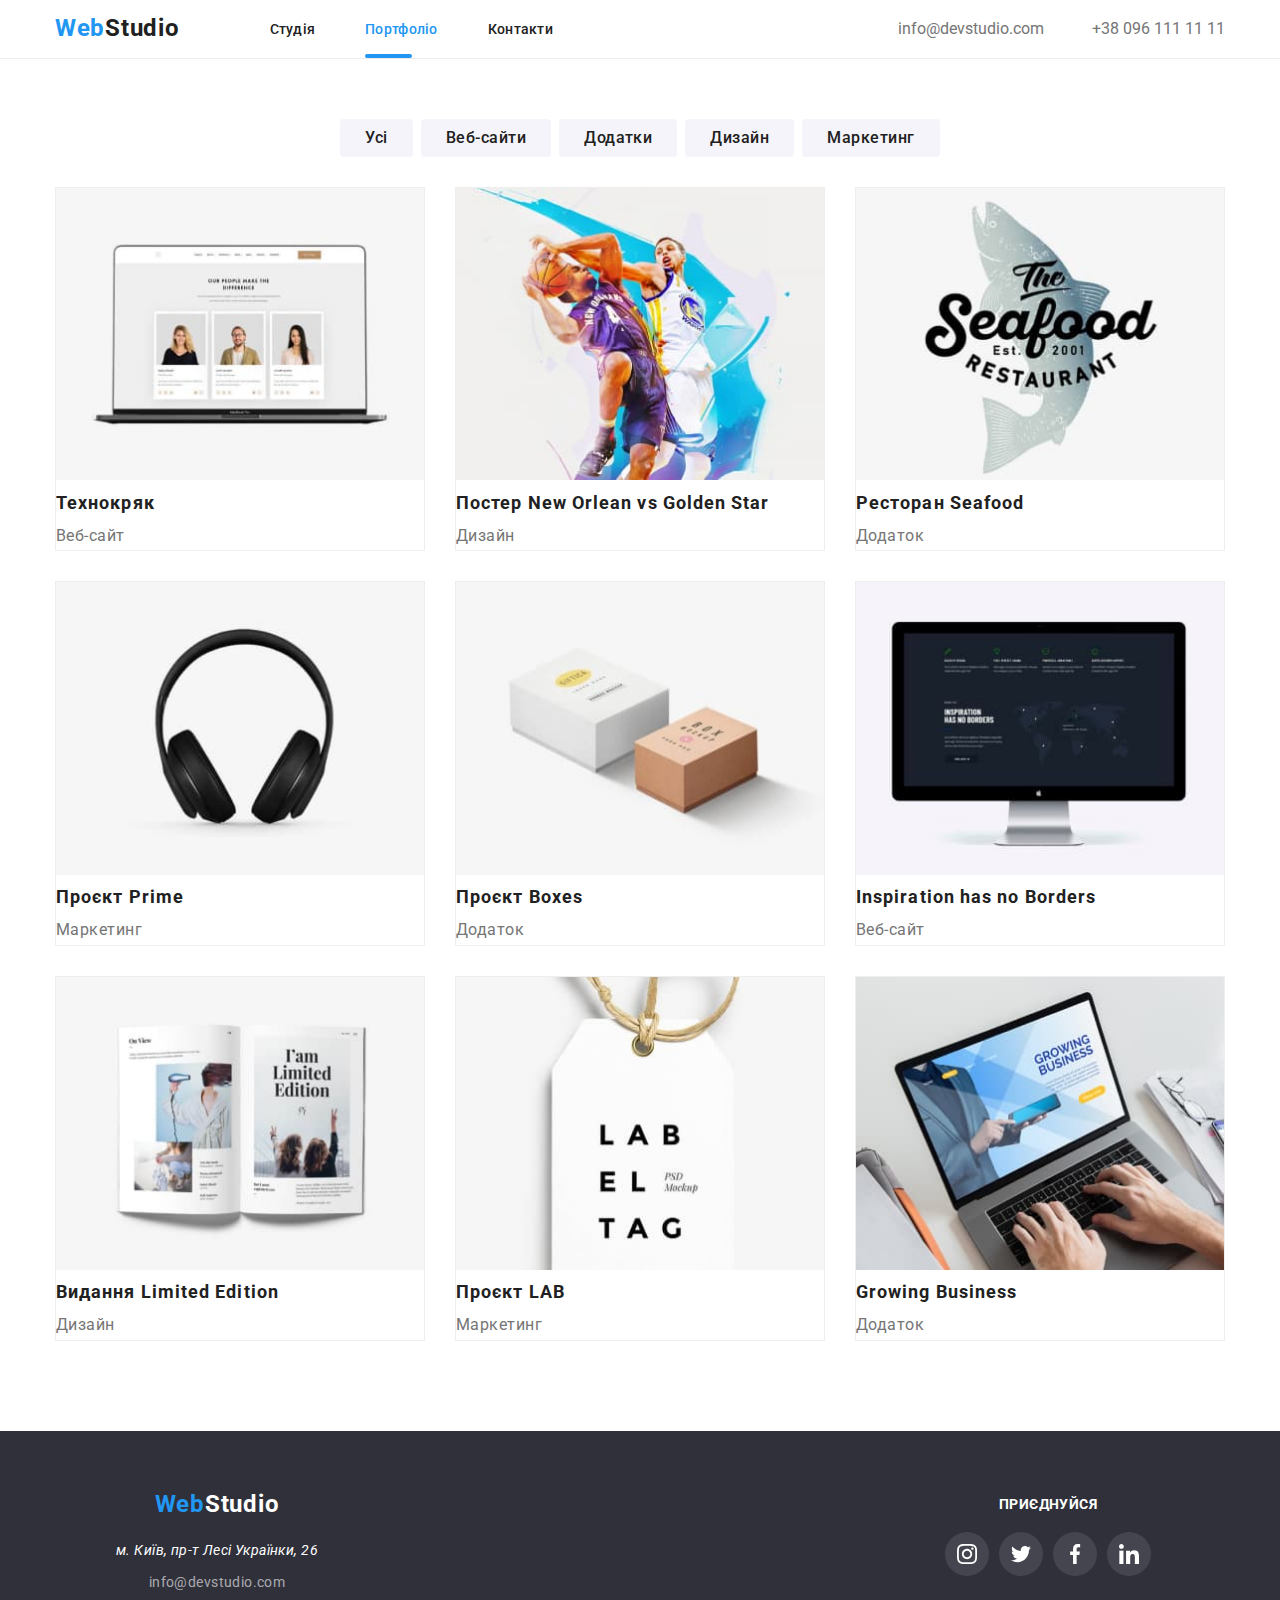
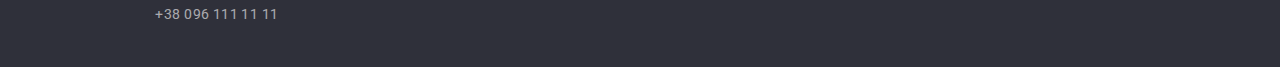
==== html/portfolio.html @ 6124fc53 "trial" ====
<!DOCTYPE html>
<html lang="en">
  <head>
    <meta charset="UTF-8" />
    <meta http-equiv="X-UA-Compatible" content="IE=edge" />
    <meta name="viewport" content="width=device-width, initial-scale=1.0" />
    <link rel="preconnect" href="https://fonts.googleapis.com" />
    <link rel="preconnect" href="https://fonts.gstatic.com" crossorigin />
    <link
      href="https://fonts.googleapis.com/css2?family=Raleway:wght@700&family=Roboto:wght@400;500;700;900&display=swap"
      rel="stylesheet"
    />
    <link
      rel="stylesheet"
      href="https://cdnjs.cloudflare.com/ajax/libs/modern-normalize/1.1.0/modern-normalize.min.css"
    />
    <link rel="stylesheet" href="/css/main.min.css" />
    <title>WebStudio</title>
  </head>
  <body>
    <!-- headaer -->
    <header class="page__header">
      <div class="container">
        <nav class="nav">
          <a href="/index.html" class="logo__header logo"
            >Web<span>Studio</span></a
          >
          <button
            class="nav__toggle js-open-menu"
            type="button"
            aria-label="переключатель мобильного меню"
          >
            <svg width="40" height="40">
              <use
                class="icon__menu"
                href="/images/icons/button-icon.svg#.button-iconopen-menu"
              ></use>
            </svg>
          </button>
          <ul class="nav__menu">
            <li class="nav__item">
              <a href="/index.html" class="nav__link">Студія</a>
            </li>
            <li class="nav__item">
              <a href="/html/portfolio.html" class="nav__link active__link"
                >Портфоліо</a
              >
            </li>
            <li class="nav__item">
              <a href="#" class="nav__link">Контакти</a>
            </li>
          </ul>
          <ul class="other__menu">
            <li class="other__item">
              <a href="#" class="header__email">
                <svg width="14" height="14" class="other__item-icon">
                  <use href="./images/icons/symbol-defs.svg#icon-letter"></use>
                </svg>
                info@devstudio.com</a
              >
            </li>
            <li class="other__item">
              <a href="#" class="header__tel">
                <svg width="14" height="14" class="other__item-icon">
                  <use
                    href="./images/icons/symbol-defs.svg#icon-smartphone"
                  ></use>
                </svg>
                +38 096 111 11 11
              </a>
            </li>
          </ul>
        </nav>
        <div class="nav__mobile-container js-menu-container">
          <button class="nav__toggle js-close-menu">
            <svg width="40" height="40">
              <use
                class="icon__cross"
                href="/images/icons/button-icon.svg#.button-iconcross-menu"
              ></use>
            </svg>
          </button>
          <div class="mobile-menu-wrapper">
            <ul class="mobile__menu">
              <li class="mobile__menu-item">
                <a
                  href="/index.html"
                  class="mobile__menu-link mobile-active-link"
                  >Студія</a
                >
              </li>
              <li class="mobile__menu-item">
                <a href="/html/portfolio.html" class="mobile__menu-link"
                  >Портфоліо</a
                >
              </li>
              <li class="mobile__menu-item">
                <a href="#" class="mobile__menu-link">Контакти</a>
              </li>
            </ul>
            <ul class="mobile__other">
              <li class="mobile__other-item">
                <a href="#" class="mobile__other-tel">+38 096 111 11 11</a>
              </li>
              <li class="mobile__other-item">
                <a href="#" class="mobile__other-email">info@devstudio.com</a>
              </li>
              <li class="mobile__other-item">
                <ul class="mobile__social">
                  <li class="mobile__social-item">
                    <a href="#" class="mobile__social-link">Instagram</a>
                  </li>
                  <li class="mobile__social-item">
                    <a href="#" class="mobile__social-link">Twitter</a>
                  </li>
                  <li class="mobile__social-item">
                    <a href="#" class="mobile__social-link">Facebook</a>
                  </li>
                  <li class="mobile__social-item">
                    <a href="#" class="mobile__social-link">LinkedIn</a>
                  </li>
                </ul>
              </li>
            </ul>
          </div>
        </div>
      </div>
    </header>
    <!-- main section  -->
    <main class="page__main">
      <section class="portfolio__section">
        <div class="container portfolio__container">
          <div class="portfolio__filter">
            <button class="portfolio__button">Усі</button
            ><button class="portfolio__button">Веб-сайти</button
            ><button class="portfolio__button">Додатки</button
            ><button class="portfolio__button">Дизайн</button
            ><button class="portfolio__button">Маркетинг</button>
          </div>
          <div class="portfolio__grid">
            <ul class="portfolio__list">
              <li class="portfolio__item">
                <a href="#" class="portfolio__link">
                  <div class="portfolio__wrapper">
                    <img
                      src="/images/techno.jpg"
                      alt="techno"
                      class="portfolio__image"
                    />
                    <div class="portfolio__overlay">
                      <p class="portfolio__text">
                        Ресурс пропонує комплексні пропозиції з різним рівнем
                        функціоналу та сервісів. Все це дозволить відвідувачу
                        отримати вичерпні відомості про компанію чи приватну
                        особу.
                      </p>
                    </div>
                  </div>
                  <h3 class="portfolio__name">Технокряк</h3>
                  <p class="portfolio__subname">Веб-сайт</p>
                </a>
              </li>
              <li class="portfolio__item">
                <a href="#" class="portfolio__link">
                  <div class="portfolio__wrapper">
                    <img
                      src="/images/poster.jpg"
                      alt="poster"
                      class="portfolio__image"
                    />
                    <div class="portfolio__overlay">
                      <p class="portfolio__text">
                        Ресурс пропонує комплексні пропозиції з різним рівнем
                        функціоналу та сервісів. Все це дозволить відвідувачу
                        отримати вичерпні відомості про компанію чи приватну
                        особу.
                      </p>
                    </div>
                  </div>
                  <h3 class="portfolio__name">
                    Постер New Orlean vs Golden Star
                  </h3>
                  <p class="portfolio__subname">Дизайн</p>
                </a>
              </li>
              <li class="portfolio__item">
                <a href="#" class="portfolio__link">
                  <div class="portfolio__wrapper">
                    <img
                      src="/images/restourant.jpg"
                      alt="restourant"
                      class="portfolio__image"
                    />
                    <div class="portfolio__overlay">
                      <p class="portfolio__text">
                        Ресурс пропонує комплексні пропозиції з різним рівнем
                        функціоналу та сервісів. Все це дозволить відвідувачу
                        отримати вичерпні відомості про компанію чи приватну
                        особу.
                      </p>
                    </div>
                  </div>
                  <h3 class="portfolio__name">Ресторан Seafood</h3>
                  <p class="portfolio__subname">Додаток</p>
                </a>
              </li>
              <li class="portfolio__item">
                <a href="#" class="portfolio__link">
                  <div class="portfolio__wrapper">
                    <img
                      src="/images/headphones.jpg"
                      alt="headphones"
                      class="portfolio__image"
                    />
                    <div class="portfolio__overlay">
                      <p class="portfolio__text">
                        Ресурс пропонує комплексні пропозиції з різним рівнем
                        функціоналу та сервісів. Все це дозволить відвідувачу
                        отримати вичерпні відомості про компанію чи приватну
                        особу.
                      </p>
                    </div>
                  </div>
                  <h3 class="portfolio__name">Проєкт Prime</h3>
                  <p class="portfolio__subname">Маркетинг</p>
                </a>
              </li>
              <li class="portfolio__item">
                <a href="#" class="portfolio__link">
                  <div class="portfolio__wrapper">
                    <img
                      src="/images/boxes.jpg"
                      alt="boxes"
                      class="portfolio__image"
                    />
                    <div class="portfolio__overlay">
                      <p class="portfolio__text">
                        Ресурс пропонує комплексні пропозиції з різним рівнем
                        функціоналу та сервісів. Все це дозволить відвідувачу
                        отримати вичерпні відомості про компанію чи приватну
                        особу.
                      </p>
                    </div>
                  </div>
                  <h3 class="portfolio__name">Проєкт Boxes</h3>
                  <p class="portfolio__subname">Додаток</p>
                </a>
              </li>
              <li class="portfolio__item">
                <a href="#" class="portfolio__link">
                  <div class="portfolio__wrapper">
                    <img
                      src="/images/monitor.jpg"
                      alt="monitor.jpg"
                      class="portfolio__image"
                    />
                    <div class="portfolio__overlay">
                      <p class="portfolio__text">
                        Ресурс пропонує комплексні пропозиції з різним рівнем
                        функціоналу та сервісів. Все це дозволить відвідувачу
                        отримати вичерпні відомості про компанію чи приватну
                        особу.
                      </p>
                    </div>
                  </div>
                  <h3 class="portfolio__name">Inspiration has no Borders</h3>
                  <p class="portfolio__subname">Веб-сайт</p>
                </a>
              </li>
              <li class="portfolio__item">
                <a href="#" class="portfolio__link">
                  <div class="portfolio__wrapper">
                    <img
                      src="/images/book.jpg"
                      alt="book"
                      class="portfolio__image"
                    />
                    <div class="portfolio__overlay">
                      <p class="portfolio__text">
                        Ресурс пропонує комплексні пропозиції з різним рівнем
                        функціоналу та сервісів. Все це дозволить відвідувачу
                        отримати вичерпні відомості про компанію чи приватну
                        особу.
                      </p>
                    </div>
                  </div>
                  <h3 class="portfolio__name">Видання Limited Edition</h3>
                  <p class="portfolio__subname">Дизайн</p>
                </a>
              </li>
              <li class="portfolio__item">
                <a href="#" class="portfolio__link">
                  <div class="portfolio__wrapper">
                    <img
                      src="/images/label.jpg"
                      alt="label.jpg"
                      class="portfolio__image"
                    />
                    <div class="portfolio__overlay">
                      <p class="portfolio__text">
                        Ресурс пропонує комплексні пропозиції з різним рівнем
                        функціоналу та сервісів. Все це дозволить відвідувачу
                        отримати вичерпні відомості про компанію чи приватну
                        особу.
                      </p>
                    </div>
                  </div>
                  <h3 class="portfolio__name">Проєкт LAB</h3>
                  <p class="portfolio__subname">Маркетинг</p>
                </a>
              </li>
              <li class="portfolio__item">
                <a href="#" class="portfolio__link">
                  <div class="portfolio__wrapper">
                    <img
                      src="/images/buisness.jpg"
                      alt="buisness"
                      class="portfolio__image"
                    />
                    <div class="portfolio__overlay">
                      <p class="portfolio__text">
                        Ресурс пропонує комплексні пропозиції з різним рівнем
                        функціоналу та сервісів. Все це дозволить відвідувачу
                        отримати вичерпні відомості про компанію чи приватну
                        особу.
                      </p>
                    </div>
                  </div>
                  <h3 class="portfolio__name">Growing Business</h3>
                  <p class="portfolio__subname">Додаток</p>
                </a>
              </li>
            </ul>
          </div>
        </div>
      </section>
    </main>

    <!-- footer section  -->
    <footer class="page__footer">
      <div class="container footer__containier">
        <div class="footer__menu">
          <a href="#" class="logo__footer logo">Web<span>Studio</span></a>
          <address class="footer__address">
            м. Київ, пр-т Лесі Українки, 26
          </address>
          <a href="#" class="footer__email">info@devstudio.com</a>
          <a href="#" class="footer__tel"> +38 096 111 11 11 </a>
        </div>
        <div class="footer__social">
          <p class="footer__title">Приєднуйся</p>
          <ul class="social">
            <li class="social__item">
              <a href="#" class="social__link">
                <svg class="social__icon" width="20" height="20">
                  <use
                    href="/images/icons/symbol-defs.svg#icon-instagram"
                  ></use>
                </svg>
              </a>
            </li>
            <li class="social__item">
              <a href="#" class="social__link">
                <svg class="social__icon" width="20" height="20">
                  <use href="/images/icons/symbol-defs.svg#icon-twitter"></use>
                </svg>
              </a>
            </li>
            <li class="social__item">
              <a href="#" class="social__link">
                <svg class="social__icon" width="20" height="20">
                  <use href="/images/icons/symbol-defs.svg#icon-facebook"></use>
                </svg>
              </a>
            </li>
            <li class="social__item">
              <a href="#" class="social__link">
                <svg class="social__icon" width="20" height="20">
                  <use href="/images/icons/symbol-defs.svg#icon-linkedin"></use>
                </svg>
              </a>
            </li>
          </ul>
        </div>
      </div>
    </footer>
    <script src="/js/mobile-menu.js"></script>
  </body>
</html>
---- css/main.min.css ----
body{font-family:"Roboto";font-style:normal}body a{text-decoration:none}body ul,body li{list-style:none;margin:0;padding:0}body h1,body h2,body h3,body h4,body h5,body p{margin:0;padding:0}.container{margin-right:auto;margin-left:auto;padding-left:15px;padding-right:15px}@media screen and (min-width: 480px){.container{width:480px}}@media screen and (min-width: 768px){.container{width:768px}}@media screen and (min-width: 1200px){.container{width:1200px}}.nav__toggle{background-color:rgba(0,0,0,0);padding:0;border:none}.logo{font-weight:700;font-size:24px;line-height:116.666667%;letter-spacing:.03em;color:#2196f3}.logo__header>span{color:#212121}.logo__footer>span{color:#fff}.logo__header{padding-top:15px;padding-bottom:15px;margin-right:90px}.page__header{border-bottom:1px solid #ececec}.nav{display:-webkit-box;display:-ms-flexbox;display:flex;-webkit-box-align:center;-ms-flex-align:center;align-items:center}.nav__item{position:relative}.nav__item:not(:last-child){margin-right:50px}.nav__menu{display:none}@media screen and (min-width: 768px){.nav__menu{display:-webkit-box;display:-ms-flexbox;display:flex}}.nav__link{font-weight:500;font-size:14px;line-height:16px;letter-spacing:.02em;color:#212121}.nav__link:hover{color:#2196f3}.active__link{color:#2196f3}.active__link::after{position:absolute;bottom:-20px;display:block;content:"";border-radius:5px;width:47px;height:4px;background-color:#2196f3}.other__menu{margin-left:auto}@media screen and (max-width: 767px){.other__menu{display:none}}@media screen and (min-width: 1200px){.other__menu{display:-webkit-box;display:-ms-flexbox;display:flex}}.other__item{text-align:center}@media screen and (max-width: 1199px){.other__item:not(:last-child){margin-bottom:10px}}@media screen and (min-width: 1200px){.other__item:not(:last-child){margin-right:30px}}.header__email,.header__tel{color:#757575}.header__email:hover,.header__tel:hover{color:#2196f3}.other__item-icon{fill:currentColor}.nav__toggle{display:-webkit-inline-box;display:-ms-inline-flexbox;display:inline-flex}.nav>.nav__toggle{margin-left:auto}@media screen and (min-width: 768px){.nav__toggle{display:none}}.nav__mobile-container{position:fixed;top:0;left:0;bottom:0;width:100%;height:100%;overflow-y:scroll;z-index:999;background-color:#fff;-webkit-transform:translateX(100%);transform:translateX(100%)}.nav__mobile-container.is-open{-webkit-transform:translateX(0);transform:translateX(0)}.mobile__menu{margin-bottom:300px}@media screen and (max-width: 450px){.mobile__menu{margin-bottom:130px}}.mobile__menu-item:not(:last-child){margin-bottom:35px}.mobile-menu-wrapper{padding-left:10px}@media screen and (min-width: 480px){.mobile-menu-wrapper{padding-left:25px;padding-top:50px}}.js-close-menu{position:absolute;top:0;right:0;margin-top:10px;margin-right:15px}.js-close-menu:hover,.js-close-menu:active,.js-close-menu:focus{color:#2196f3;fill:currentColor;cursor:pointer}.mobile__menu-link{font-weight:500;font-size:40px;line-height:117.5%;letter-spacing:.02em;color:#212121}.mobile-active-link{color:#2196f3}.mobile__other-tel{display:inline-block;margin-bottom:32px;font-weight:500;font-size:34px;line-height:117.647059%;letter-spacing:.02em;color:#2196f3}.mobile__other-email{font-weight:500;font-size:24px;line-height:116.666667%;letter-spacing:.02em;color:#757575}.mobile__social{margin-top:65px;display:-webkit-box;display:-ms-flexbox;display:flex;-webkit-box-align:center;-ms-flex-align:center;align-items:center}.mobile__social-item:not(:last-child){margin-right:10px}.mobile__social-item:not(:last-child) .mobile__social-link::after{content:"";display:inline-block;margin-left:10px;height:22px;width:1px;border-right:1px solid rgba(33,33,33,.2)}.mobile__social-link{display:-webkit-box;display:-ms-flexbox;display:flex;font-weight:500;font-size:18px;line-height:122.222222%;letter-spacing:.02em;color:#2196f3}.page__hero{display:block;background:url(/images/section-overlaw.jpg);background-size:cover;background-repeat:no-repeat;background-position:center}.hero__container{background-color:rgba(47,48,58,.4);text-align:center;max-width:100%}@media screen and (max-width: 1200px){.hero__container{height:400px}}.hero__title{display:-webkit-inline-box;display:-ms-inline-flexbox;display:inline-flex;margin-top:118px;margin-bottom:30px;font-weight:900;font-size:26px;line-height:161.538462%;text-align:center;letter-spacing:.06em;text-transform:uppercase;color:#fff}@media screen and (min-width: 768px){.hero__title{margin-left:189px;margin-right:189px}}.hero__button{margin-bottom:118px;padding:10px 24px;border:none;border-radius:4px;font-weight:700;font-size:16px;line-height:187.5%;letter-spacing:.06em;color:#fff;background-color:#2196f3;-webkit-box-shadow:0px 4px 4px rgba(0,0,0,.15);box-shadow:0px 4px 4px rgba(0,0,0,.15)}@media screen and (max-width: 767px){.page__feature{margin-top:60px;margin-bottom:60px}}@media screen and (min-width: 768px){.feature__list{display:-webkit-box;display:-ms-flexbox;display:flex;-ms-flex-wrap:wrap;flex-wrap:wrap;margin-top:60px;margin-bottom:60px}}@media screen and (min-width: 768px){.feature__item{width:354px;height:224px}.feature__item:not(:nth-child(even)){margin-right:30px}}@media screen and (min-width: 1200px){.feature__item{width:270px;height:248px}.feature__item:not(:last-child){margin-right:30px}}.feature__icon-box{display:-webkit-box;display:-ms-flexbox;display:flex;-webkit-box-pack:center;-ms-flex-pack:center;justify-content:center;background-color:#f5f4fa;border-radius:4px;padding-top:25px;padding-bottom:25px;margin-bottom:30px}.feature__title{font-weight:700;font-size:14px;line-height:114.285714%;text-align:center;letter-spacing:.03em;text-transform:uppercase;color:#212121}.feature__description{font-weight:400;font-size:14px;line-height:171.428571%;letter-spacing:.03em;text-align:start;color:#757575}.page__team{background-color:#f5f4fa}.team__title{margin:0;padding-top:60px;font-weight:700;font-size:28px;line-height:117.857143%;text-align:center;letter-spacing:.03em;color:#212121}@media screen and (max-width: 767px){.team__list{margin-top:30px;padding-bottom:60px}}@media screen and (min-width: 768px){.team__list{margin-top:30px;display:-webkit-box;display:-ms-flexbox;display:flex;-ms-flex-wrap:wrap;flex-wrap:wrap}}@media screen and (max-width: 767px){.team__card:not(:last-child){margin-bottom:30px}}@media screen and (min-width: 768px){.team__card{height:536px;width:354px}.team__card:not(:nth-child(even)){margin-right:30px}}@media screen and (min-width: 1200px){.team__card{height:428px;width:270px}.team__card:not(:last-child){margin-right:30px}}.team__wrapper{display:inline-block;background-color:#fff;-webkit-box-shadow:0px 1px 3px rgba(0,0,0,.12),0px 1px 1px rgba(0,0,0,.14),0px 2px 1px rgba(0,0,0,.2);box-shadow:0px 1px 3px rgba(0,0,0,.12),0px 1px 1px rgba(0,0,0,.14),0px 2px 1px rgba(0,0,0,.2);border-radius:0px 0px 4px 4px}.team__link{display:inline-block}.team__photo{max-width:100%}.team__name{margin-top:30px;font-weight:500;font-size:16px;line-height:118.75%;text-align:center;letter-spacing:.03em;color:#212121}.team__position{margin-top:10px;font-weight:400;font-size:16px;line-height:118.75%;text-align:center;letter-spacing:.03em;color:#757575}.social{display:-webkit-box;display:-ms-flexbox;display:flex;-webkit-box-align:center;-ms-flex-align:center;align-items:center;-webkit-box-pack:center;-ms-flex-pack:center;justify-content:center;max-width:100%}.page__team .team__social-box{padding-top:16px;padding-bottom:24px}.social__item:not(:last-child){margin-right:10px}.social__link{display:-webkit-inline-box;display:-ms-inline-flexbox;display:inline-flex;-webkit-box-align:center;-ms-flex-align:center;align-items:center;-webkit-box-pack:center;-ms-flex-pack:center;justify-content:center;width:44px;height:44px;border-radius:50%;color:#757575}.social__link:hover{color:#fff;background-color:#2196f3}.social__icon{fill:currentColor}.customers__title{padding-top:60px;text-align:center}.customers__list{margin-top:30px}@media screen and (max-width: 480px){.customers__list{text-align:center}}@media screen and (min-width: 480px){.customers__list{display:-webkit-box;display:-ms-flexbox;display:flex;-ms-flex-wrap:wrap;flex-wrap:wrap;-webkit-box-align:center;-ms-flex-align:center;align-items:center;padding-bottom:60px}}@media screen and (min-width: 768px){.customers__list{-webkit-box-pack:justify;-ms-flex-pack:justify;justify-content:space-between}}.customers__item{border:1px solid #afb1b8;border-radius:4px;width:210px;height:92px;display:-webkit-inline-box;display:-ms-inline-flexbox;display:inline-flex;-webkit-box-align:center;-ms-flex-align:center;align-items:center;-webkit-box-pack:center;-ms-flex-pack:center;justify-content:center}@media screen and (max-width: 473px){.customers__item:not(:last-child){margin-bottom:30px}}@media screen and (min-width: 480px){.customers__item:nth-child(odd){margin-right:30px}.customers__item:not(:nth-last-child(-n+2)){margin-bottom:10px}}.customers__item:hover,.customers__item:focus{border-color:#2196f3}@media screen and (min-width: 768px){.customers__item:nth-child(odd){margin-right:0}.customers__item:nth-child(3n){margin-bottom:10px}}@media screen and (min-width: 1200px){.customers__item{width:170px;height:92px;margin:0}}.customers__icon{color:#757575;fill:currentColor}.customers__item:hover .customers__icon,.customers__item:focus .customers__icon{color:#2196f3;fill:currentColor}.page__footer{background-color:#2f303a;text-align:center}@media screen and (min-width: 768px){.page__footer{padding-bottom:40px}}@media screen and (min-width: 768px){.footer__containier{display:-webkit-box;display:-ms-flexbox;display:flex}}.logo__footer{display:-webkit-inline-box;display:-ms-inline-flexbox;display:inline-flex}@media screen and (max-width: 767px){.logo__footer{margin-top:60px}}@media screen and (max-width: 767px){.footer__menu{margin-top:20px}}@media screen and (min-width: 768px){.footer__menu{margin-top:60px;margin-left:61px}}.footer__address{text-align:center;font-weight:400;font-size:14px;line-height:171.428571%;letter-spacing:.03em;color:#fff}@media screen and (min-width: 768px){.footer__address{margin-top:20px}}.footer__email,.footer__tel{display:block;text-align:center;font-weight:400;font-size:14px;line-height:171.428571%;letter-spacing:.03em;color:rgba(255,255,255,.6)}@media screen and (max-width: 767px){.footer__email,.footer__tel{height:20px;margin-top:8px}}@media screen and (min-width: 768px){.footer__email,.footer__tel{margin-top:8px}}@media screen and (max-width: 767px){.footer__social{margin-top:60px;padding-bottom:40px}}@media screen and (min-width: 768px){.footer__social{margin-left:auto;margin-top:65px;margin-right:74px}}.footer__title{text-align:center;font-weight:700;font-size:14px;line-height:16px;letter-spacing:.03em;text-transform:uppercase;color:#fff}@media screen and (max-width: 767px){.footer__social .social{margin-top:20px}}@media screen and (min-width: 768px){.footer__social .social{margin-top:20px}}.footer__social .social__link{color:#fff}.footer__social .social__link{background-color:rgba(255,255,255,.1)}.portfolio__filter{margin-top:60px;margin-bottom:40px}@media screen and (min-width: 767px){.portfolio__filter{margin-bottom:30px;text-align:center}}.portfolio__button{padding:6px 25px;border:none;font-weight:500;font-size:16px;line-height:162.5%;text-align:center;letter-spacing:.03em;color:#212121;background:#f5f4fa;border-radius:4px}.portfolio__button:hover,.portfolio__button:active,.portfolio__button:focus{color:#fff;background-color:#2196f3;-webkit-box-shadow:0px 3px 1px rgba(0,0,0,.1),0px 1px 2px rgba(0,0,0,.08),0px 2px 2px rgba(0,0,0,.12);box-shadow:0px 3px 1px rgba(0,0,0,.1),0px 1px 2px rgba(0,0,0,.08),0px 2px 2px rgba(0,0,0,.12)}.portfolio__button:not(:last-child){margin-right:8px}@media screen and (max-width: 767px){.portfolio__button:not(:nth-last-child(-n+2)){margin-bottom:15px}}.portfolio__list{margin-bottom:60px}@media screen and (min-width: 768px){.portfolio__list{display:-webkit-box;display:-ms-flexbox;display:flex;-ms-flex-wrap:wrap;flex-wrap:wrap}}.portfolio__item{background:#fff;border:1px solid #eee}@media screen and (max-width: 767px){.portfolio__item{max-width:450px;max-height:404px}.portfolio__item:not(:last-child){margin-bottom:30px}}@media screen and (max-width: 1199px){.portfolio__item{max-width:354px;max-height:440px}.portfolio__item:nth-child(odd){margin-right:30px}.portfolio__item:not(:last-child){margin-bottom:30px}}@media screen and (min-width: 1200px){.portfolio__item{max-width:370px;max-height:404px}.portfolio__item:not(:nth-child(-3n)){margin-bottom:30px}.portfolio__item:not(:nth-child(3n)){margin-right:30px}}.portfolio__wrapper{position:relative;overflow:hidden}.portfolio__image{display:-webkit-inline-box;display:-ms-inline-flexbox;display:inline-flex;width:100%;height:100%}@media screen and (max-width: 767px){.portfolio__image{max-width:450px;max-height:294px}}@media screen and (min-width: 768px){.portfolio__image{max-width:354px;max-height:294px}}@media screen and (min-width: 1200px){.portfolio__image{max-width:370px;max-height:294px}}.portfolio__overlay{position:absolute;top:0;width:100%;height:100%;background-color:#2196f3;-webkit-transform:translateY(110%);transform:translateY(110%);-webkit-transition:-webkit-transform 250ms cubic-bezier(0.4, 0, 0.2, 1);transition:-webkit-transform 250ms cubic-bezier(0.4, 0, 0.2, 1);transition:transform 250ms cubic-bezier(0.4, 0, 0.2, 1);transition:transform 250ms cubic-bezier(0.4, 0, 0.2, 1), -webkit-transform 250ms cubic-bezier(0.4, 0, 0.2, 1)}.portfolio__item:hover .portfolio__overlay,.portfolio__item:focus .portfolio__overlay{-webkit-transform:translateY(0);transform:translateY(0)}.portfolio__text{padding:77px 24px;font-weight:400;font-size:18px;line-height:155.555556%;letter-spacing:.03em;color:#fff}.portfolio__name{font-weight:700;font-size:18px;line-height:200%;letter-spacing:.06em;color:#212121}@media screen and (max-width: 767px){.portfolio__name{margin-left:24px;margin-top:20px}}.portfolio__subname{font-weight:400;font-size:16px;line-height:187.5%;letter-spacing:.03em;color:#757575}@media screen and (max-width: 767px){.portfolio__subname{margin-left:24px;margin-top:4px;margin-bottom:20px}}/*# sourceMappingURL=main.min.css.map */
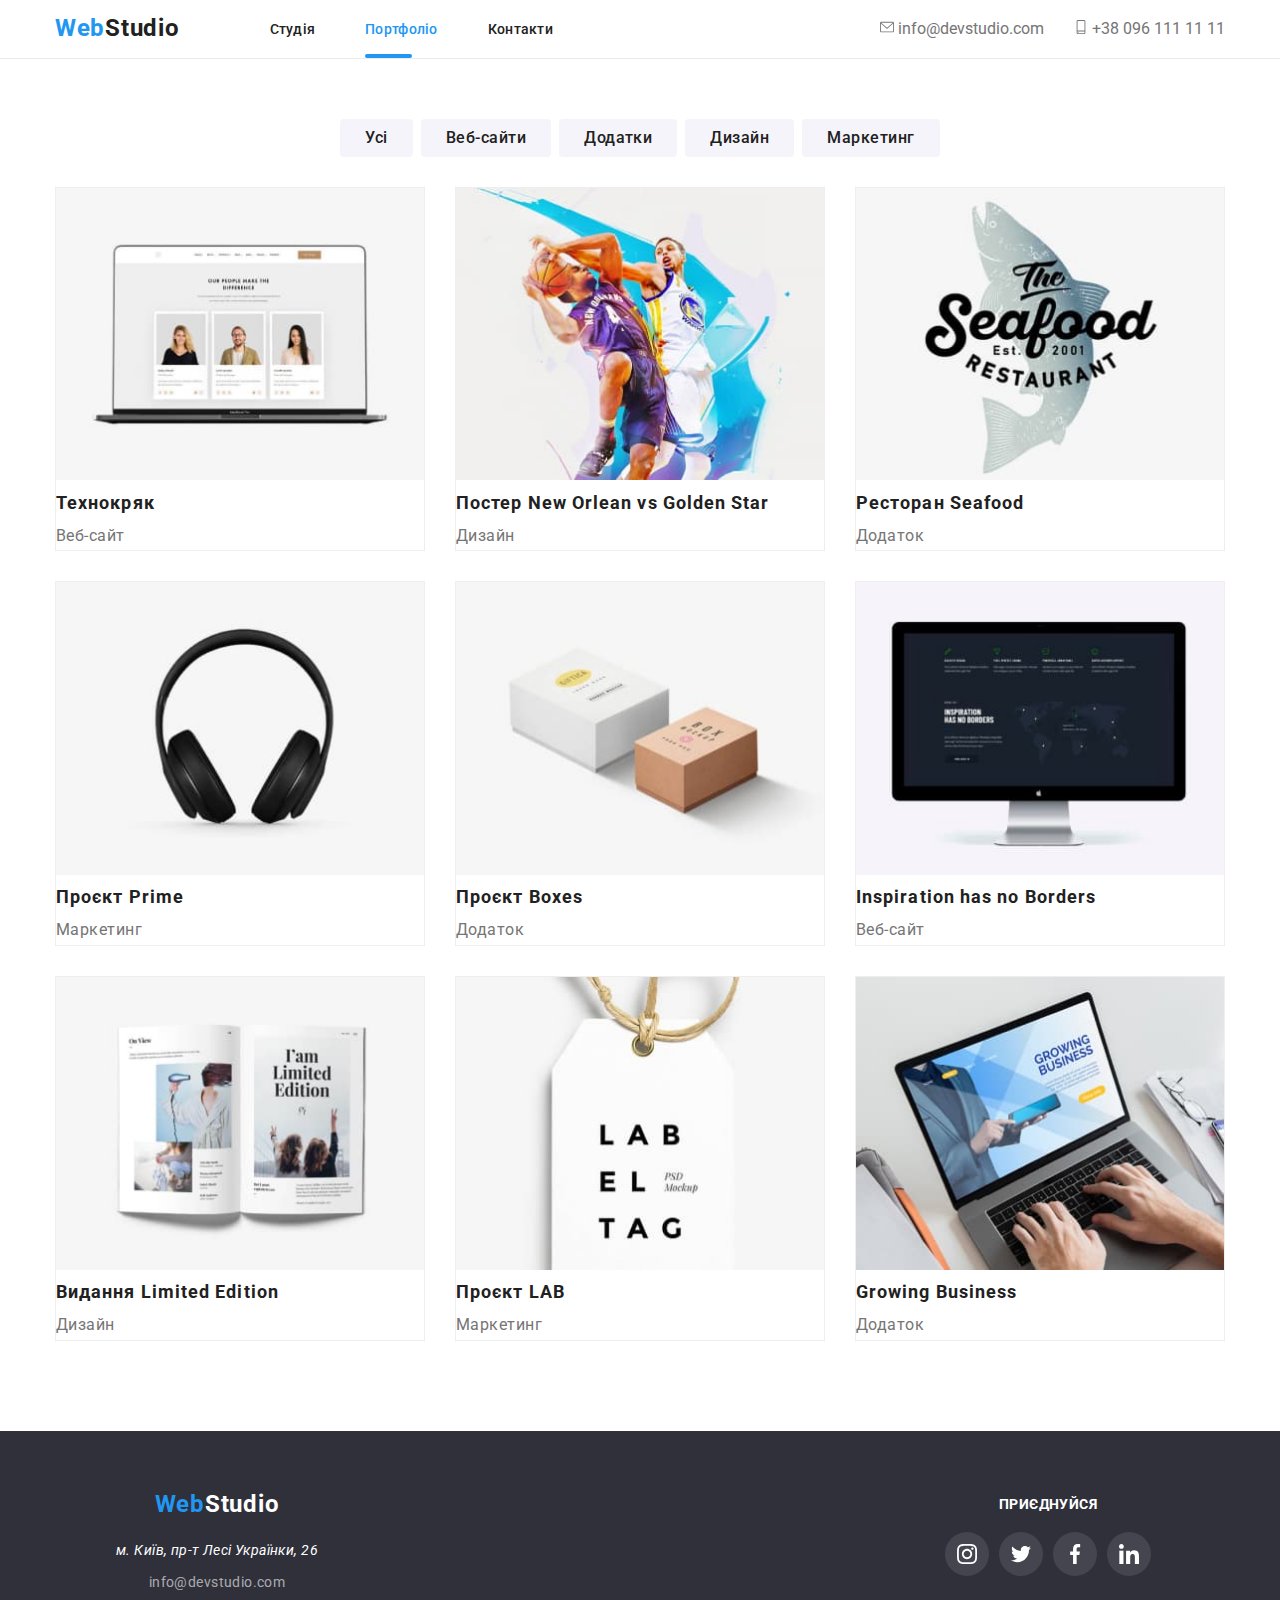
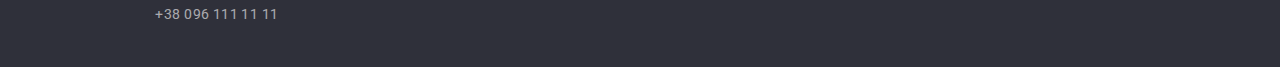
==== commit 35de33e2: "fourth update of links" ====
--- a/html/portfolio.html
+++ b/html/portfolio.html
@@ -14,7 +14,7 @@
       rel="stylesheet"
       href="https://cdnjs.cloudflare.com/ajax/libs/modern-normalize/1.1.0/modern-normalize.min.css"
     />
-    <link rel="stylesheet" href="/css/main.min.css" />
+    <link rel="stylesheet" href="../css/main.min.css" />
     <title>WebStudio</title>
   </head>
   <body>
@@ -22,7 +22,7 @@
     <header class="page__header">
       <div class="container">
         <nav class="nav">
-          <a href="/index.html" class="logo__header logo"
+          <a href="../index.html" class="logo__header logo"
             >Web<span>Studio</span></a
           >
           <button
@@ -33,16 +33,16 @@
             <svg width="40" height="40">
               <use
                 class="icon__menu"
-                href="/images/icons/button-icon.svg#.button-iconopen-menu"
+                href="../images/icons/button-icon.svg#.button-iconopen-menu"
               ></use>
             </svg>
           </button>
           <ul class="nav__menu">
             <li class="nav__item">
-              <a href="/index.html" class="nav__link">Студія</a>
+              <a href="../index.html" class="nav__link">Студія</a>
             </li>
             <li class="nav__item">
-              <a href="/html/portfolio.html" class="nav__link active__link"
+              <a href="../html/portfolio.html" class="nav__link active__link"
                 >Портфоліо</a
               >
             </li>
@@ -54,7 +54,7 @@
             <li class="other__item">
               <a href="#" class="header__email">
                 <svg width="14" height="14" class="other__item-icon">
-                  <use href="./images/icons/symbol-defs.svg#icon-letter"></use>
+                  <use href="../images/icons/symbol-defs.svg#icon-letter"></use>
                 </svg>
                 info@devstudio.com</a
               >
@@ -63,7 +63,7 @@
               <a href="#" class="header__tel">
                 <svg width="14" height="14" class="other__item-icon">
                   <use
-                    href="./images/icons/symbol-defs.svg#icon-smartphone"
+                    href="../images/icons/symbol-defs.svg#icon-smartphone"
                   ></use>
                 </svg>
                 +38 096 111 11 11
@@ -76,7 +76,7 @@
             <svg width="40" height="40">
               <use
                 class="icon__cross"
-                href="/images/icons/button-icon.svg#.button-iconcross-menu"
+                href="../images/icons/button-icon.svg#.button-iconcross-menu"
               ></use>
             </svg>
           </button>
@@ -84,13 +84,13 @@
             <ul class="mobile__menu">
               <li class="mobile__menu-item">
                 <a
-                  href="/index.html"
+                  href="../index.html"
                   class="mobile__menu-link mobile-active-link"
                   >Студія</a
                 >
               </li>
               <li class="mobile__menu-item">
-                <a href="/html/portfolio.html" class="mobile__menu-link"
+                <a href="../html/portfolio.html" class="mobile__menu-link"
                   >Портфоліо</a
                 >
               </li>
@@ -143,7 +143,7 @@
                 <a href="#" class="portfolio__link">
                   <div class="portfolio__wrapper">
                     <img
-                      src="/images/techno.jpg"
+                      src="../images/techno.jpg"
                       alt="techno"
                       class="portfolio__image"
                     />
@@ -164,7 +164,7 @@
                 <a href="#" class="portfolio__link">
                   <div class="portfolio__wrapper">
                     <img
-                      src="/images/poster.jpg"
+                      src="../images/poster.jpg"
                       alt="poster"
                       class="portfolio__image"
                     />
@@ -187,7 +187,7 @@
                 <a href="#" class="portfolio__link">
                   <div class="portfolio__wrapper">
                     <img
-                      src="/images/restourant.jpg"
+                      src="../images/restourant.jpg"
                       alt="restourant"
                       class="portfolio__image"
                     />
@@ -208,7 +208,7 @@
                 <a href="#" class="portfolio__link">
                   <div class="portfolio__wrapper">
                     <img
-                      src="/images/headphones.jpg"
+                      src="../images/headphones.jpg"
                       alt="headphones"
                       class="portfolio__image"
                     />
@@ -229,7 +229,7 @@
                 <a href="#" class="portfolio__link">
                   <div class="portfolio__wrapper">
                     <img
-                      src="/images/boxes.jpg"
+                      src="../images/boxes.jpg"
                       alt="boxes"
                       class="portfolio__image"
                     />
@@ -250,7 +250,7 @@
                 <a href="#" class="portfolio__link">
                   <div class="portfolio__wrapper">
                     <img
-                      src="/images/monitor.jpg"
+                      src="../images/monitor.jpg"
                       alt="monitor.jpg"
                       class="portfolio__image"
                     />
@@ -271,7 +271,7 @@
                 <a href="#" class="portfolio__link">
                   <div class="portfolio__wrapper">
                     <img
-                      src="/images/book.jpg"
+                      src="../images/book.jpg"
                       alt="book"
                       class="portfolio__image"
                     />
@@ -292,7 +292,7 @@
                 <a href="#" class="portfolio__link">
                   <div class="portfolio__wrapper">
                     <img
-                      src="/images/label.jpg"
+                      src="../images/label.jpg"
                       alt="label.jpg"
                       class="portfolio__image"
                     />
@@ -313,7 +313,7 @@
                 <a href="#" class="portfolio__link">
                   <div class="portfolio__wrapper">
                     <img
-                      src="/images/buisness.jpg"
+                      src="../images/buisness.jpg"
                       alt="buisness"
                       class="portfolio__image"
                     />
@@ -354,7 +354,7 @@
               <a href="#" class="social__link">
                 <svg class="social__icon" width="20" height="20">
                   <use
-                    href="/images/icons/symbol-defs.svg#icon-instagram"
+                    href="../images/icons/symbol-defs.svg#icon-instagram"
                   ></use>
                 </svg>
               </a>
@@ -362,21 +362,27 @@
             <li class="social__item">
               <a href="#" class="social__link">
                 <svg class="social__icon" width="20" height="20">
-                  <use href="/images/icons/symbol-defs.svg#icon-twitter"></use>
+                  <use
+                    href="../images/icons/symbol-defs.svg#icon-twitter"
+                  ></use>
                 </svg>
               </a>
             </li>
             <li class="social__item">
               <a href="#" class="social__link">
                 <svg class="social__icon" width="20" height="20">
-                  <use href="/images/icons/symbol-defs.svg#icon-facebook"></use>
+                  <use
+                    href="../images/icons/symbol-defs.svg#icon-facebook"
+                  ></use>
                 </svg>
               </a>
             </li>
             <li class="social__item">
               <a href="#" class="social__link">
                 <svg class="social__icon" width="20" height="20">
-                  <use href="/images/icons/symbol-defs.svg#icon-linkedin"></use>
+                  <use
+                    href="../images/icons/symbol-defs.svg#icon-linkedin"
+                  ></use>
                 </svg>
               </a>
             </li>
@@ -384,6 +390,6 @@
         </div>
       </div>
     </footer>
-    <script src="/js/mobile-menu.js"></script>
+    <script src="../js/mobile-menu.js"></script>
   </body>
 </html>
